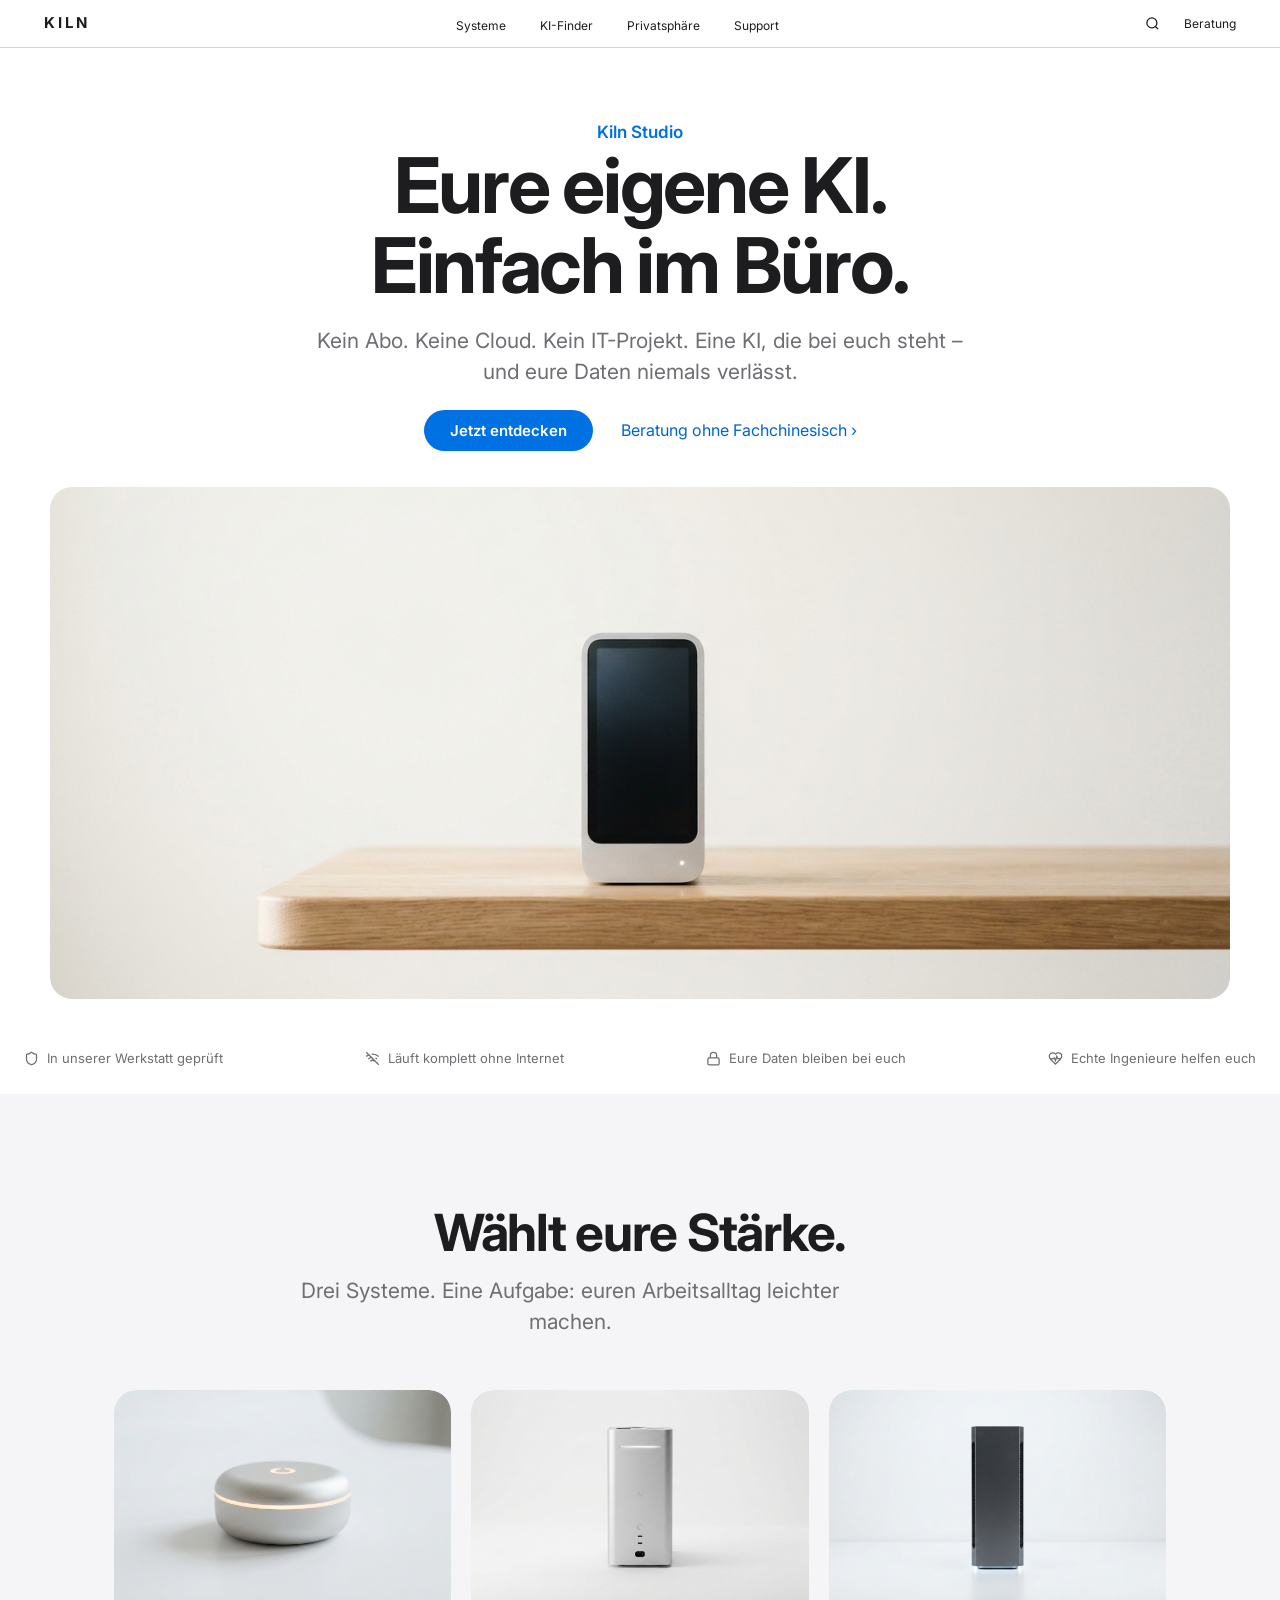
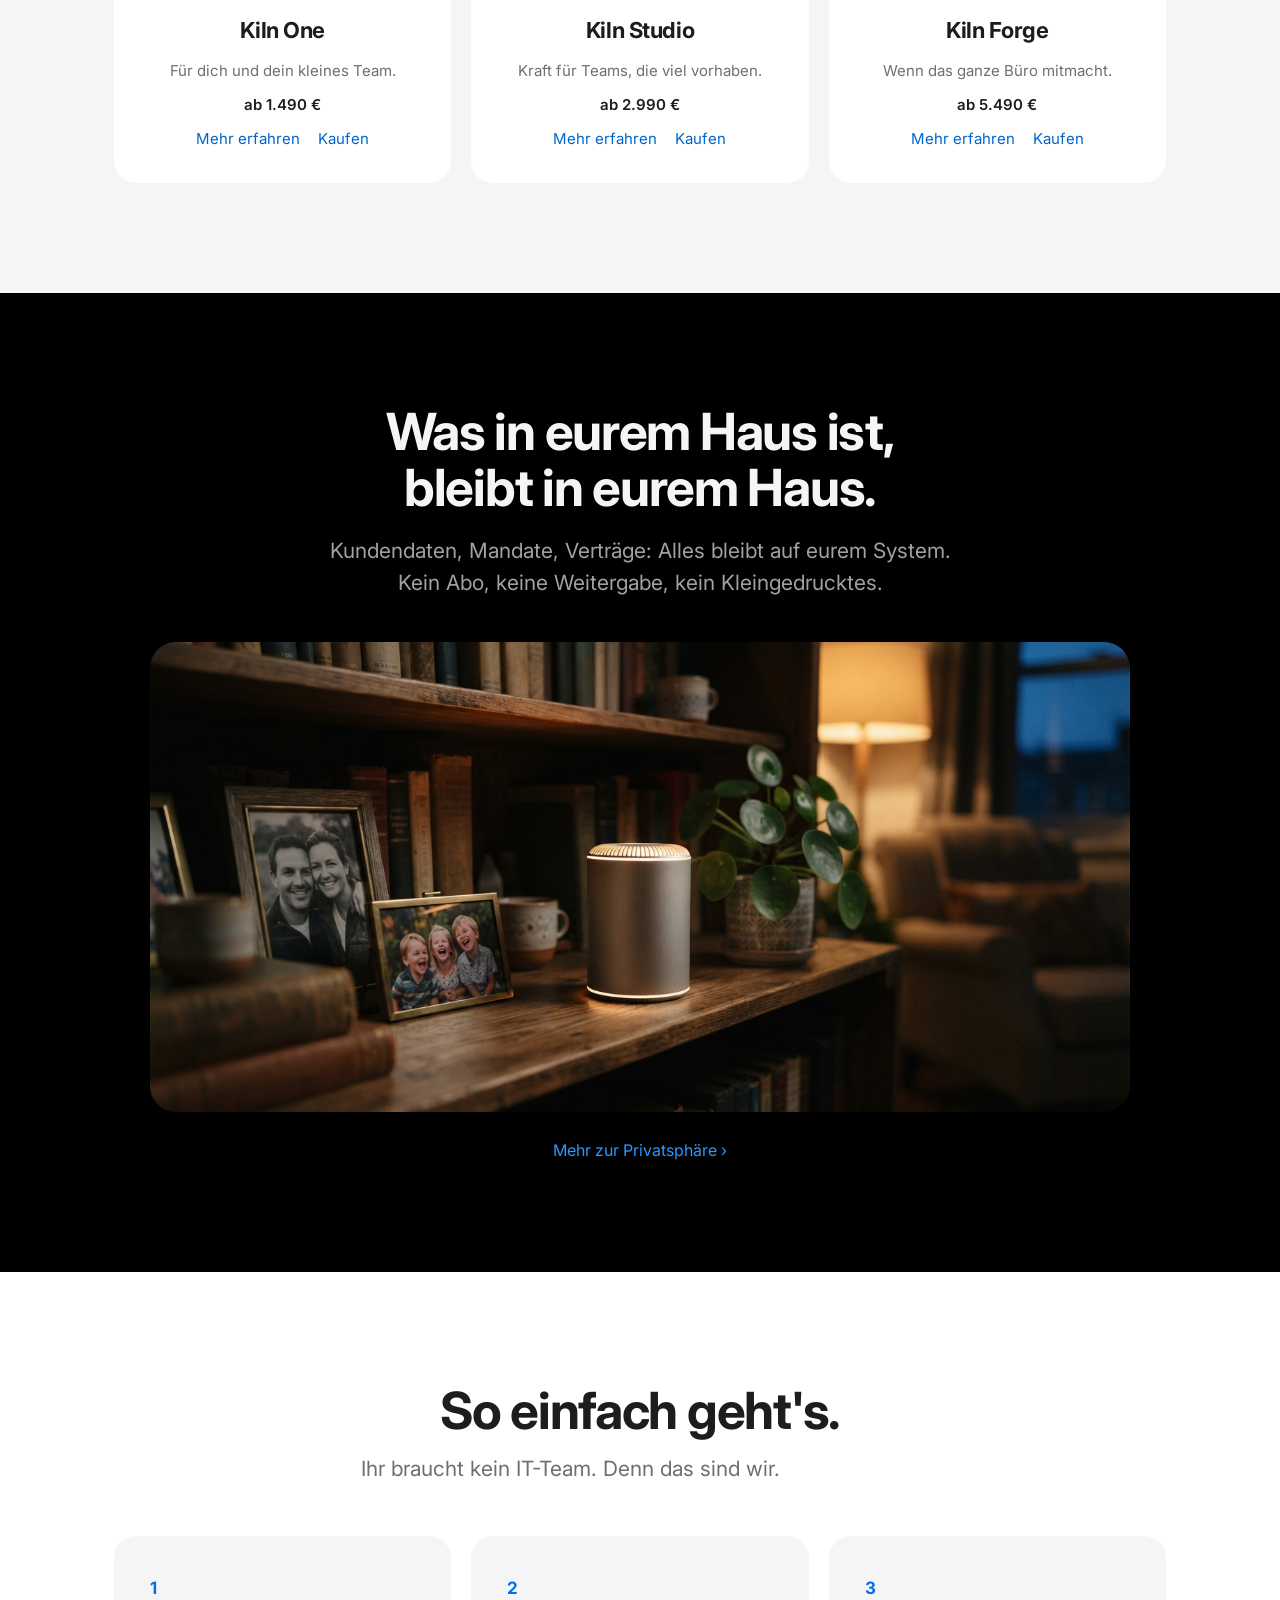
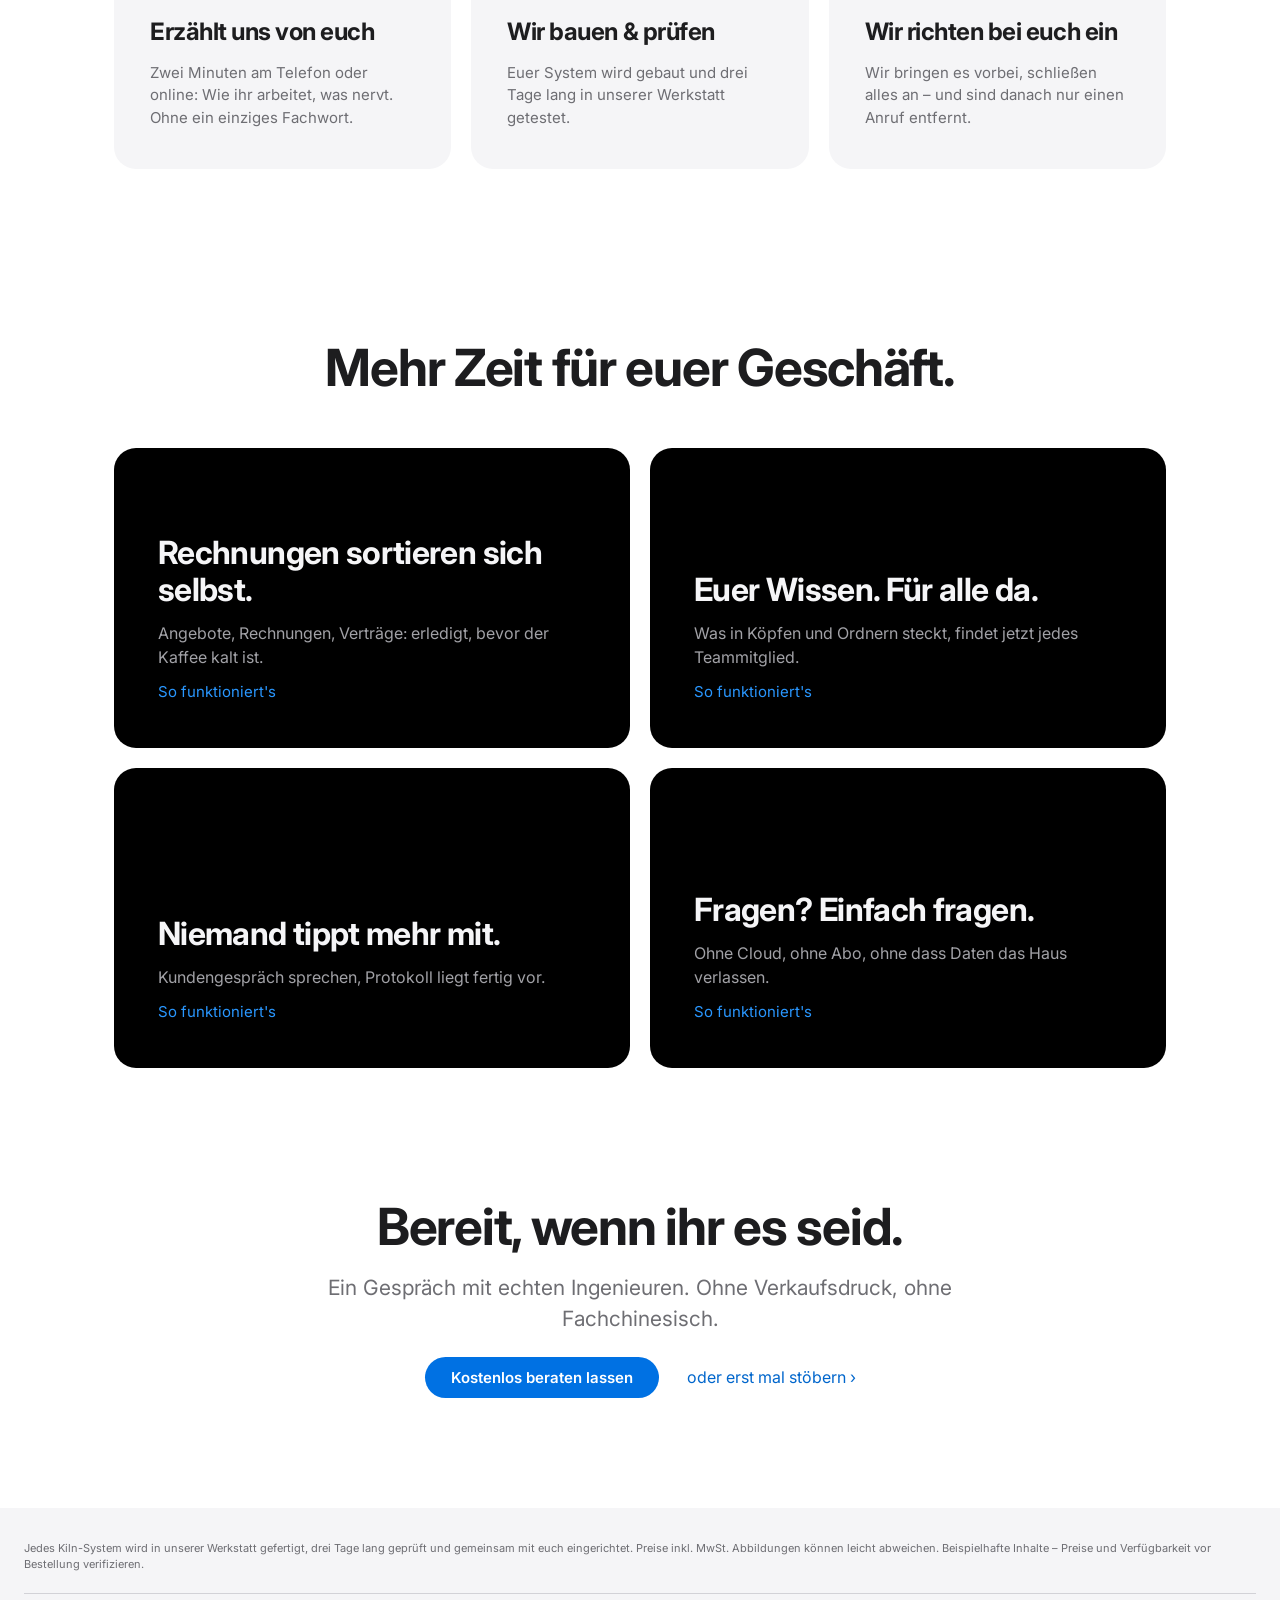
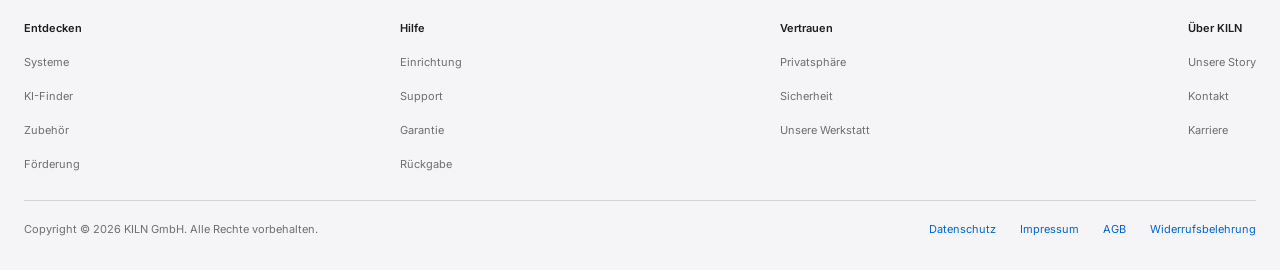
==== index.html @ 797bc758 "KILN V2 · lokale KI-Systeme im Apple-inspirierten Design (Statische Site mit ausgearbeitetem Konfigu" ====
<!DOCTYPE html>
<html lang="de">
<head>
<meta charset="UTF-8">
<meta name="viewport" content="width=device-width, initial-scale=1">
<title>KILN – Eure eigene KI. Einfach im Büro.</title>
<meta name="description" content="Konfigurierte lokale KI-Systeme für Unternehmen. Kein Abo, keine Cloud. Gebaut, geprüft und bei euch eingerichtet.">
<link rel="preconnect" href="https://fonts.googleapis.com">
<link href="https://fonts.googleapis.com/css2?family=Inter:wght@400;500;600;700&display=swap" rel="stylesheet">
<link rel="stylesheet" href="css/style.css">
</head>
<body>
<header class="nav">
  <div class="nav-in">
    <a class="logo" href="index.html">KILN</a>
    <nav aria-label="Hauptnavigation">
      <ul class="nav-links">
        <li><a href="katalog.html">Systeme</a></li>
        <li><a href="konfigurator.html">KI-Finder</a></li>
        <li><a href="privatsphaere.html">Privatsphäre</a></li>
        <li><a href="#">Support</a></li>
      </ul>
    </nav>
    <div class="nav-right">
      <a href="#" class="nav-icon" aria-label="Suche"><svg width="15" height="15" viewBox="0 0 24 24" fill="none" stroke="currentColor" stroke-width="2"><circle cx="11" cy="11" r="8"/><path d="m21 21-4.3-4.3"/></svg></a>
      <a href="beratung.html">Beratung</a>
    </div>
  </div>
</header>

<main>
  <section class="hero">
    <p class="eyebrow">Kiln Studio</p>
    <h1 class="display">Eure eigene KI.<br>Einfach im Büro.</h1>
    <p class="lead">Kein Abo. Keine Cloud. Kein IT-Projekt. Eine KI, die bei euch steht – und eure Daten niemals verlässt.</p>
    <div class="cta-row">
      <a class="btn" href="katalog.html">Jetzt entdecken</a>
      <a class="link chev" href="beratung.html">Beratung ohne Fachchinesisch</a>
    </div>
    <div class="hero-img" role="img" aria-label="Kiln Studio – schlankes Aluminium-Gehäuse auf einem hellen Schreibtisch"></div>
  </section>

  <div class="wrap-wide"><div class="trust" role="list">
    <span class="trust-item" role="listitem"><svg width="15" height="15" viewBox="0 0 24 24" fill="none" stroke="currentColor" stroke-width="2"><path d="M20 13c0 5-3.5 7.5-7.66 8.95a1 1 0 0 1-.67-.01C7.5 20.5 4 18 4 13V6a1 1 0 0 1 1-1c2 0 4.5-1.2 6.24-2.72a1.17 1.17 0 0 1 1.52 0C14.51 3.81 17 5 19 5a1 1 0 0 1 1 1z"/></svg>In unserer Werkstatt geprüft</span>
    <span class="trust-item" role="listitem"><svg width="15" height="15" viewBox="0 0 24 24" fill="none" stroke="currentColor" stroke-width="2"><line x1="2" y1="2" x2="22" y2="22"/><path d="M8.5 16.5a5 5 0 0 1 7 0"/><path d="M2 8.82a15 15 0 0 1 4.17-2.65"/><path d="M10.66 5c4.01-.36 8.14.9 11.34 3.76"/><path d="M16.85 11.25a10 10 0 0 1 2.22 1.68"/><path d="M5 13a10 10 0 0 1 5.24-2.76"/><line x1="12" y1="20" x2="12.01" y2="20"/></svg>Läuft komplett ohne Internet</span>
    <span class="trust-item" role="listitem"><svg width="15" height="15" viewBox="0 0 24 24" fill="none" stroke="currentColor" stroke-width="2"><rect width="18" height="11" x="3" y="11" rx="2"/><path d="M7 11V7a5 5 0 0 1 10 0v4"/></svg>Eure Daten bleiben bei euch</span>
    <span class="trust-item" role="listitem"><svg width="15" height="15" viewBox="0 0 24 24" fill="none" stroke="currentColor" stroke-width="2"><path d="M19 14c1.49-1.46 3-3.21 3-5.5A5.5 5.5 0 0 0 16.5 3c-1.76 0-3 .5-4.5 2-1.5-1.5-2.74-2-4.5-2A5.5 5.5 0 0 0 2 8.5c0 2.3 1.5 4.05 3 5.5l7 7Z"/><path d="M3.22 12H9.5l.5-1 2 4.5 2-7 1.5 3.5h5.27"/></svg>Echte Ingenieure helfen euch</span>
  </div></div>

  <section class="gray reveal">
    <div class="wrap">
      <div class="sec-head"><h2 class="sec">Wählt eure Stärke.</h2><p class="lead">Drei Systeme. Eine Aufgabe: euren Arbeitsalltag leichter machen.</p></div>
      <div class="grid-3">
        <div class="card img-card">
          <div class="photo" style="background-image:url(img/generated-2.png)" role="img" aria-label="Kiln One"></div>
          <div class="body">
            <h3 class="card-t">Kiln One</h3><p>Für dich und dein kleines Team.</p>
            <span class="price">ab 1.490 €</span>
            <div class="card-links"><a href="produkt.html" class="chev">Mehr erfahren</a><a href="katalog.html">Kaufen</a></div>
          </div>
        </div>
        <div class="card img-card">
          <div class="photo" style="background-image:url(img/generated-1.png)" role="img" aria-label="Kiln Studio"></div>
          <div class="body">
            <h3 class="card-t">Kiln Studio</h3><p>Kraft für Teams, die viel vorhaben.</p>
            <span class="price">ab 2.990 €</span>
            <div class="card-links"><a href="produkt.html" class="chev">Mehr erfahren</a><a href="katalog.html">Kaufen</a></div>
          </div>
        </div>
        <div class="card img-card">
          <div class="photo" style="background-image:url(img/generated-3.png)" role="img" aria-label="Kiln Forge"></div>
          <div class="body">
            <h3 class="card-t">Kiln Forge</h3><p>Wenn das ganze Büro mitmacht.</p>
            <span class="price">ab 5.490 €</span>
            <div class="card-links"><a href="katalog.html" class="chev">Mehr erfahren</a><a href="katalog.html">Kaufen</a></div>
          </div>
        </div>
      </div>
    </div>
  </section>

  <section class="dark center reveal">
    <div class="wrap">
      <h2 class="sec">Was in eurem Haus ist,<br>bleibt in eurem Haus.</h2>
      <p class="lead" style="max-width:640px;margin:20px auto 0">Kundendaten, Mandate, Verträge: Alles bleibt auf eurem System. Kein Abo, keine Weitergabe, kein Kleingedrucktes.</p>
      <div style="max-width:980px;height:470px;margin:44px auto 0;border-radius:26px;background:url(img/generated-4.png) center/cover" role="img" aria-label="Kiln-Gerät mit warmem Licht im Wohnregal"></div>
      <p style="margin-top:26px"><a class="link chev" href="privatsphaere.html" style="color:#2997ff">Mehr zur Privatsphäre</a></p>
    </div>
  </section>

  <section class="reveal">
    <div class="wrap">
      <div class="sec-head"><h2 class="sec">So einfach geht's.</h2><p class="lead">Ihr braucht kein IT-Team. Denn das sind wir.</p></div>
      <div class="step-grid">
        <div class="step-card"><span class="num">1</span><h3 class="card-t">Erzählt uns von euch</h3><p>Zwei Minuten am Telefon oder online: Wie ihr arbeitet, was nervt. Ohne ein einziges Fachwort.</p></div>
        <div class="step-card"><span class="num">2</span><h3 class="card-t">Wir bauen &amp; prüfen</h3><p>Euer System wird gebaut und drei Tage lang in unserer Werkstatt getestet.</p></div>
        <div class="step-card"><span class="num">3</span><h3 class="card-t">Wir richten bei euch ein</h3><p>Wir bringen es vorbei, schließen alles an – und sind danach nur einen Anruf entfernt.</p></div>
      </div>
    </div>
  </section>

  <section class="tight reveal" style="padding-bottom:20px">
    <div class="wrap">
      <div class="sec-head"><h2 class="sec">Mehr Zeit für euer Geschäft.</h2></div>
      <div class="grid-2">
        <div class="tile"><h3>Rechnungen sortieren sich selbst.</h3><p>Angebote, Rechnungen, Verträge: erledigt, bevor der Kaffee kalt ist.</p><a class="chev" href="produkt.html">So funktioniert's</a></div>
        <div class="tile"><h3>Euer Wissen. Für alle da.</h3><p>Was in Köpfen und Ordnern steckt, findet jetzt jedes Teammitglied.</p><a class="chev" href="produkt.html">So funktioniert's</a></div>
        <div class="tile"><h3>Niemand tippt mehr mit.</h3><p>Kundengespräch sprechen, Protokoll liegt fertig vor.</p><a class="chev" href="produkt.html">So funktioniert's</a></div>
        <div class="tile"><h3>Fragen? Einfach fragen.</h3><p>Ohne Cloud, ohne Abo, ohne dass Daten das Haus verlassen.</p><a class="chev" href="produkt.html">So funktioniert's</a></div>
      </div>
    </div>
  </section>

  <section class="center reveal">
    <div class="wrap">
      <h2 class="sec">Bereit, wenn ihr es seid.</h2>
      <p class="lead" style="max-width:640px;margin:18px auto 0">Ein Gespräch mit echten Ingenieuren. Ohne Verkaufsdruck, ohne Fachchinesisch.</p>
      <div class="cta-row">
        <a class="btn" href="beratung.html">Kostenlos beraten lassen</a>
        <a class="link chev" href="katalog.html">oder erst mal stöbern</a>
      </div>
    </div>
  </section>
</main>

<footer>
  <div class="wrap-wide">
    <p class="legal">Jedes Kiln-System wird in unserer Werkstatt gefertigt, drei Tage lang geprüft und gemeinsam mit euch eingerichtet. Preise inkl. MwSt. Abbildungen können leicht abweichen. Beispielhafte Inhalte – Preise und Verfügbarkeit vor Bestellung verifizieren.</p>
    <div class="foot-cols">
      <div><h4>Entdecken</h4><ul><li><a href="katalog.html">Systeme</a></li><li><a href="konfigurator.html">KI-Finder</a></li><li><a href="#">Zubehör</a></li><li><a href="#">Förderung</a></li></ul></div>
      <div><h4>Hilfe</h4><ul><li><a href="#">Einrichtung</a></li><li><a href="#">Support</a></li><li><a href="#">Garantie</a></li><li><a href="#">Rückgabe</a></li></ul></div>
      <div><h4>Vertrauen</h4><ul><li><a href="privatsphaere.html">Privatsphäre</a></li><li><a href="#">Sicherheit</a></li><li><a href="#">Unsere Werkstatt</a></li></ul></div>
      <div><h4>Über KILN</h4><ul><li><a href="#">Unsere Story</a></li><li><a href="beratung.html">Kontakt</a></li><li><a href="#">Karriere</a></li></ul></div>
    </div>
    <div class="foot-bottom">
      <span>Copyright © 2025 KILN GmbH. Alle Rechte vorbehalten.</span>
      <nav aria-label="Rechtliches"><a href="#">Datenschutz</a><a href="#">Impressum</a><a href="#">AGB</a><a href="#">Widerrufsbelehrung</a></nav>
    </div>
  </div>
</footer>
<script src="js/main.js"></script>
</body>
</html>
---- css/style.css ----
/* KILN V2 · Apple-inspired design system */
:root{
  --bg:#fff;--gray:#f5f5f7;--ink:#1d1d1f;--sub:#6e6e73;--faint:#86868b;
  --blue:#0071e3;--blue-h:#0077ed;--link:#06c;--line:#d2d2d7;--dark:#000;
  --r-lg:22px;--r-md:16px;--r-pill:980px;
  --font:'Inter',-apple-system,BlinkMacSystemFont,'SF Pro Display','Segoe UI',sans-serif;
  --shadow:0 12px 40px rgba(0,0,0,.08);
}
*{margin:0;padding:0;box-sizing:border-box}
html{scroll-behavior:smooth}
body{font-family:var(--font);color:var(--ink);background:var(--bg);line-height:1.5;-webkit-font-smoothing:antialiased}
img{display:block;max-width:100%}
a{color:var(--link);text-decoration:none}
a:hover{text-decoration:underline}
:focus-visible{outline:3px solid var(--blue);outline-offset:2px;border-radius:6px}
.wrap{max-width:1100px;margin:0 auto;padding:0 24px}
.wrap-wide{max-width:1280px;margin:0 auto;padding:0 24px}

/* ---------- Nav ---------- */
.nav{position:sticky;top:0;z-index:50;height:48px;backdrop-filter:saturate(180%) blur(20px);
  background:rgba(255,255,255,.8);border-bottom:1px solid var(--line)}
.nav-in{max-width:1280px;margin:0 auto;padding:0 44px;height:100%;display:flex;align-items:center;justify-content:space-between}
.nav .logo{font-weight:700;letter-spacing:3px;font-size:15px;color:var(--ink)}
.nav .logo:hover{text-decoration:none}
.nav-links{display:flex;gap:34px;list-style:none}
.nav-links a{font-size:12px;color:var(--ink)}
.nav-right{display:flex;gap:24px;align-items:center}
.nav-right a{font-size:12px;color:var(--ink)}
.nav-icon{display:flex;align-items:center}

/* ---------- Buttons ---------- */
.btn{display:inline-flex;align-items:center;justify-content:center;gap:8px;border:0;cursor:pointer;
  font:600 15px/1 var(--font);color:#fff;background:var(--blue);border-radius:var(--r-pill);
  padding:13px 26px;text-decoration:none;transition:background .18s ease,transform .18s ease}
.btn:hover{background:var(--blue-h);text-decoration:none}
.btn:active{transform:scale(.98)}
.btn:disabled{background:#d2d2d7;color:#fff;cursor:not-allowed;transform:none}
.btn-ghost{background:transparent;color:var(--ink);border:1px solid var(--line)}
.btn-ghost:hover{background:var(--gray)}
.btn-sm{padding:8px 16px;font-size:13px}
.link{font:400 16px var(--font);color:var(--link)}
.link:hover{text-decoration:underline}
.link.chev::after{content:" ›"}

/* ---------- Type ---------- */
.eyebrow{font-size:17px;font-weight:600;color:var(--blue)}
.eyebrow.gray{color:var(--ink)}
h1.display{font-size:clamp(40px,6vw,78px);font-weight:700;letter-spacing:-.03em;line-height:1.05}
h1.page,.h-page{font-size:clamp(36px,5vw,56px);font-weight:700;letter-spacing:-.025em;line-height:1.08}
h2.sec{font-size:clamp(30px,4vw,52px);font-weight:700;letter-spacing:-.025em;line-height:1.1}
h3.card-t{font-size:22px;font-weight:700;letter-spacing:-.02em}
.lead{font-size:clamp(17px,2vw,21px);line-height:1.5;color:var(--sub)}
.center{text-align:center}
.center .lead{margin-left:auto;margin-right:auto}

/* ---------- Sections ---------- */
section{padding:110px 0}
section.tight{padding:60px 0}
.sec-head{max-width:760px;margin:0 auto 52px;text-align:center}
.sec-head .lead{max-width:620px;margin-top:14px}
.gray{background:var(--gray)}
.dark{background:var(--dark);color:#f5f5f7}
.dark .lead{color:#a1a1a6}

/* ---------- Hero ---------- */
.hero{padding:72px 0 24px;text-align:center}
.hero .lead{max-width:660px;margin:18px auto 0}
.cta-row{display:flex;gap:28px;align-items:center;justify-content:center;margin-top:22px;flex-wrap:wrap}
.hero-img{margin:36px auto 0;max-width:1180px;height:clamp(280px,40vw,600px);border-radius:var(--r-lg);background:#fbfbfd url(../img/generated.png) center/cover no-repeat}
.trust{display:flex;justify-content:space-between;gap:16px;padding:26px 0;flex-wrap:wrap}
.trust-item{display:flex;gap:8px;align-items:center;color:var(--sub);font-size:13px}
.trust-item svg{flex:none}

/* ---------- Cards ---------- */
.grid-3{display:grid;grid-template-columns:repeat(3,1fr);gap:20px}
.grid-2{display:grid;grid-template-columns:repeat(2,1fr);gap:20px}
.card{background:#fff;border-radius:var(--r-lg);padding:40px 36px;display:flex;flex-direction:column;gap:14px}
.card .ic{width:28px;height:28px;color:var(--blue)}
.card p{font-size:15px;line-height:1.55;color:var(--sub)}
.card.center-card{align-items:center;text-align:center}
.card .price{font-weight:600;font-size:15px}
.card-links{display:flex;gap:18px}
.card-links a{font-size:15px}
.img-card{padding:0;overflow:hidden}
.img-card .photo{height:210px;background:#fff center/cover no-repeat;border-radius:var(--r-lg) var(--r-lg) 0 0}
.img-card .body{padding:0 28px 32px;display:flex;flex-direction:column;align-items:center;gap:12px;text-align:center}
.img-card .body p{max-width:280px}
.tile{background:var(--dark);color:#f5f5f7;border-radius:var(--r-lg);padding:44px;min-height:300px;
  display:flex;flex-direction:column;justify-content:flex-end;gap:12px}
.tile h3{font-size:clamp(22px,2.5vw,32px);font-weight:700;letter-spacing:-.02em;line-height:1.15}
.tile p{color:#a1a1a6;font-size:16px}
.tile a{color:#2997ff;font-size:15px}
.badge{display:inline-flex;align-items:center;gap:5px;background:var(--gray);border-radius:var(--r-pill);
  padding:4px 10px;font-size:11px;color:var(--ink)}
.badge svg{width:12px;height:12px}
.badge.blue{background:var(--blue);color:#fff;font-weight:600}

/* ---------- Steps ---------- */
.step-grid{display:grid;grid-template-columns:repeat(3,1fr);gap:20px}
.step-card{background:var(--gray);border-radius:var(--r-lg);padding:40px 36px;display:flex;flex-direction:column;gap:12px}
.step-card .num{color:var(--blue);font-weight:700;font-size:17px}
.step-card h3{font-size:24px;letter-spacing:-.02em}
.step-card p{color:var(--sub);font-size:15px}

/* ---------- Catalog ---------- */
.filter-bar{display:flex;gap:10px;align-items:center;padding:0 0 28px;flex-wrap:wrap}
.chip{display:inline-flex;align-items:center;gap:6px;padding:8px 16px;border-radius:var(--r-pill);
  background:var(--gray);font-size:13px;color:var(--ink);border:1px solid transparent;cursor:pointer;
  font-family:var(--font);transition:background .15s}
.chip:hover{background:#e8e8ed}
.chip .x{color:var(--link);font-weight:600}
.chip.selected{background:var(--blue);color:#fff;font-weight:600}
.count{margin-left:auto;font-size:13px;color:var(--sub)}
.compare-bar{background:#1d1d1f;color:#f5f5f7;padding:16px 0}
.compare-bar .wrap-wide{display:flex;justify-content:space-between;align-items:center;gap:16px;flex-wrap:wrap}
.compare-bar .btn{background:#fff;color:#1d1d1f}
.compare-bar .btn:hover{background:#e8e8ed}

/* ---------- Product page ---------- */
.localnav{border-bottom:1px solid var(--line);background:rgba(255,255,255,.85);position:sticky;top:48px;z-index:40;backdrop-filter:blur(20px)}
.localnav .wrap-wide{display:flex;align-items:center;justify-content:space-between;height:52px}
.localnav .p-name{font-size:19px;font-weight:600}
.localnav nav{display:flex;gap:24px;align-items:center}
.localnav nav a{font-size:12px;color:var(--sub)}
.localnav nav a[aria-current]{color:var(--ink);font-weight:600}
.stat-band{display:grid;grid-template-columns:repeat(4,1fr);gap:24px;padding:90px 0}
.stat{text-align:center}
.stat .n{font-size:clamp(36px,4vw,56px);font-weight:700;letter-spacing:-.03em}
.stat .l{color:#a1a1a6;font-size:15px;margin-top:8px}
.fit-list{display:flex;flex-direction:column;gap:16px}
.fit-list li{display:flex;gap:10px;align-items:flex-start;list-style:none;font-size:16px}
.fit-list li::before{content:"";flex:none;width:5px;height:5px;border-radius:50%;background:var(--sub);margin-top:9px}

/* ---------- Forms ---------- */
.field{display:flex;flex-direction:column;gap:6px}
.field label{font-size:13px;font-weight:600}
.input,select.input,textarea.input{width:100%;padding:12px 14px;border:1px solid var(--line);border-radius:12px;
  font:400 15px var(--font);color:var(--ink);background:#fff;transition:border-color .15s,box-shadow .15s;appearance:none}
.input:hover{border-color:#b8b8bd}
.input:focus{outline:none;border-color:var(--blue);box-shadow:0 0 0 4px rgba(0,113,227,.15)}
.input:focus:not(:focus-visible){box-shadow:0 0 0 4px rgba(0,113,227,.15)}
.input:disabled{background:var(--gray);color:var(--faint)}
.input.invalid{border-color:#e30000;box-shadow:0 0 0 4px rgba(227,0,0,.1)}
.err-msg{font-size:12px;color:#e30000;display:none}
.input.invalid~.err-msg{display:block}
.select-wrap{position:relative}
.select-wrap::after{content:"";position:absolute;right:16px;top:50%;width:8px;height:8px;border-right:2px solid var(--sub);border-bottom:2px solid var(--sub);transform:translateY(-70%) rotate(45deg);pointer-events:none}
.check{display:flex;gap:10px;align-items:flex-start;font-size:12px;color:var(--sub)}
.check input{width:18px;height:18px;accent-color:var(--blue);margin-top:2px}
.radio-pill{display:inline-flex;padding:9px 16px;border-radius:var(--r-pill);border:1px solid var(--line);
  background:#fff;font-size:13px;cursor:pointer;transition:all .15s}
.radio-pill:hover{background:var(--gray)}
.radio-pill input{position:absolute;opacity:0}
.radio-pill:has(input:checked){background:var(--blue);border-color:var(--blue);color:#fff;font-weight:600}
.radio-pill:has(input:focus-visible){outline:3px solid var(--blue);outline-offset:2px}

/* ---------- Configurator ---------- */
.cfg-top{border-bottom:1px solid var(--line);background:#fff}
.cfg-top .wrap-wide{display:flex;justify-content:space-between;align-items:center;height:56px}
.cfg-title{font-weight:600;font-size:15px}
.cfg-meta{display:flex;gap:16px;align-items:center}
.cfg-meta .step-count{font-size:12px;color:var(--sub)}
.progress{height:2px;background:var(--line);position:relative}
.progress .bar{position:absolute;left:0;top:0;bottom:0;background:var(--blue);transition:width .35s ease}
.cfg-body{display:grid;grid-template-columns:280px 1fr;align-items:start}
.rail{border-right:1px solid var(--line);padding:36px 28px;display:flex;flex-direction:column;gap:4px;position:sticky;top:106px}
.rail-item{display:flex;gap:10px;align-items:center;padding:10px 12px;border-radius:10px;font-size:13px;color:var(--sub)}
.rail-item .ri-ic{width:20px;height:20px;border-radius:50%;border:1.5px solid var(--line);display:flex;align-items:center;justify-content:center;flex:none;font-size:11px;color:var(--sub)}
.rail-item.done .ri-ic{border:0;background:var(--gray);color:var(--sub)}
.rail-item.done .ri-ic::after{content:"✓";font-size:11px}
.rail-item.current{background:var(--gray);color:var(--ink);font-weight:600}
.rail-item.current .ri-ic{border-color:var(--blue);color:var(--blue)}
.rail-item.current .ri-ic::after{content:"";width:8px;height:8px;border-radius:50%;background:var(--blue)}
.cfg-main{padding:40px 56px 72px;max-width:860px}
.cfg-q{font-size:clamp(24px,3vw,34px);font-weight:700;letter-spacing:-.02em;margin-bottom:8px}
.cfg-sub{color:var(--sub);font-size:16px;margin-bottom:28px}
.opt-card{border:1px solid var(--line);border-radius:20px;padding:28px;background:#fff;text-align:left;
  display:flex;flex-direction:column;gap:8px;cursor:pointer;font-family:var(--font);transition:all .15s;position:relative}
.opt-card:hover{border-color:#b8b8bd;box-shadow:var(--shadow)}
.opt-card .oc-ic{width:24px;height:24px;color:var(--ink)}
.opt-card h4{font-size:19px;letter-spacing:-.01em}
.opt-card p{font-size:14px;color:var(--sub)}
.opt-card .oc-check{position:absolute;top:24px;right:24px;width:22px;height:22px;border-radius:50%;border:1.5px solid var(--line)}
.opt-card[aria-pressed="true"]{border-color:var(--blue);border-width:2px;background:#f5f9ff}
.opt-card[aria-pressed="true"] .oc-ic{color:var(--blue)}
.opt-card[aria-pressed="true"] .oc-check{border:0;background:var(--blue) url('data:image/svg+xml;utf8,<svg xmlns="http://www.w3.org/2000/svg" viewBox="0 0 24 24" fill="none" stroke="white" stroke-width="3"><path d="M20 6 9 17l-5-5"/></svg>') center/60% no-repeat}
.opt-card.locked{opacity:.45;cursor:not-allowed}
.opt-grid{display:grid;grid-template-columns:repeat(2,1fr);gap:14px}
.stepper{display:inline-flex;align-items:center;border:1px solid var(--line);border-radius:12px;overflow:hidden}
.stepper button{width:40px;height:42px;border:0;background:#fff;font-size:18px;cursor:pointer;color:var(--ink)}
.stepper button:hover{background:var(--gray)}
.stepper button:disabled{color:var(--line);cursor:not-allowed}
.stepper .val{width:64px;text-align:center;font-weight:600;font-size:15px}
.seg{display:inline-flex;background:var(--gray);border-radius:12px;padding:3px}
.seg button{border:0;background:transparent;padding:9px 18px;border-radius:10px;font:400 14px var(--font);color:var(--ink);cursor:pointer;transition:all .15s}
.seg button[aria-pressed="true"]{background:#fff;font-weight:600;box-shadow:0 1px 4px rgba(0,0,0,.08)}
.escape{margin-top:18px;display:flex;align-items:center;gap:10px;background:var(--gray);border-radius:14px;padding:16px 18px;font-size:14px;color:var(--sub)}
.cfg-footer{display:flex;justify-content:space-between;align-items:center;margin-top:40px;padding-top:24px;border-top:1px solid var(--line)}
.summary{background:var(--gray);border-radius:var(--r-lg);padding:28px;position:sticky;top:106px}
.summary h3{font-size:16px;margin-bottom:14px}
.sum-row{display:flex;justify-content:space-between;gap:12px;padding:7px 0;border-bottom:1px solid #e5e5ea;font-size:13px}
.sum-row .k{color:var(--sub)}
.sum-row .v{text-align:right;font-weight:500;max-width:60%}
.sum-empty{font-size:13px;color:var(--faint)}
.verdict{border:1px solid var(--line);border-radius:24px;padding:34px;display:flex;flex-direction:column;gap:16px;background:#fff}
.verdict.best{border:2px solid var(--blue);background:var(--gray)}
.verdict .v-head{display:flex;gap:8px;align-items:center;flex-wrap:wrap}
.verdict h3{font-size:28px;letter-spacing:-.02em}
.verdict ul{list-style:none;display:flex;flex-direction:column;gap:10px}
.verdict li{display:flex;gap:10px;font-size:15px;line-height:1.5}
.verdict li svg{flex:none;margin-top:3px;color:var(--blue)}
.verdict li.soft svg{color:var(--sub)}
.verdict li.soft{color:var(--sub)}
.cost{border-top:1px solid var(--line);padding-top:14px;display:flex;flex-direction:column;gap:8px}
.cost .crow{display:flex;justify-content:space-between;font-size:14px}
.cost .crow .k{color:var(--sub)}
.cost .total{display:flex;justify-content:space-between;font-size:17px;font-weight:700;padding-top:10px;margin-top:4px;border-top:1px solid var(--line)}
.legend{display:flex;gap:26px;align-items:center;font-size:13px;color:var(--sub);margin-bottom:20px;flex-wrap:wrap}
.legend .dot{display:inline-block;width:9px;height:9px;border-radius:50%;margin-right:7px}
.dot-ok{background:#34c759}.dot-mid{background:#ff9f0a}.dot-no{background:#ff3b30}
.plat-card{border:1px solid var(--line);border-radius:20px;padding:24px;display:flex;flex-direction:column;gap:10px}
.plat-card .v{display:inline-flex;align-items:center;font-size:12px;font-weight:600}
.plat-card .v.ok{color:#248a3d}.plat-card .v.mid{color:#b25000}.plat-card .v.no{color:#d70015}
.plat-card h4{font-size:17px}
.plat-card p{font-size:13px;color:var(--sub)}
.plat-card.disabled{opacity:.55}
.toast{position:fixed;bottom:24px;left:50%;transform:translate(-50%,80px);background:#1d1d1f;color:#fff;
  padding:12px 22px;border-radius:var(--r-pill);font-size:14px;opacity:0;transition:all .3s ease;z-index:100;pointer-events:none}
.toast.show{opacity:1;transform:translate(-50%,0)}

/* ---------- Reveal ---------- */
@media (prefers-reduced-motion:no-preference){
  .reveal{opacity:0;transform:translateY(24px);transition:opacity .7s ease,transform .7s ease}
  .reveal.in{opacity:1;transform:none}
}

/* ---------- Footer ---------- */
footer{background:var(--gray);padding:32px 0;margin-top:0}
footer .legal{font-size:11px;color:var(--sub);line-height:1.5;padding-bottom:20px;border-bottom:1px solid var(--line)}
.foot-cols{display:flex;justify-content:space-between;gap:40px;padding:26px 0;flex-wrap:wrap}
.foot-cols h4{font-size:11px;font-weight:600;margin-bottom:12px}
.foot-cols ul{list-style:none;display:flex;flex-direction:column;gap:10px}
.foot-cols a{font-size:11px;color:var(--sub)}
.foot-bottom{display:flex;justify-content:space-between;gap:16px;padding-top:20px;border-top:1px solid var(--line);font-size:11px;color:var(--sub);flex-wrap:wrap}
.foot-bottom nav{display:flex;gap:24px}

/* ---------- Responsive ---------- */
@media(max-width:1024px){
  .grid-3,.step-grid{grid-template-columns:repeat(2,1fr)}
  .cfg-body{grid-template-columns:1fr}
  .rail{position:static;flex-direction:row;overflow-x:auto;border-right:0;border-bottom:1px solid var(--line);padding:14px 24px}
  .rail-item{white-space:nowrap}
  .cfg-main{padding:32px 24px 56px}
  .opt-grid{grid-template-columns:1fr}
}
@media(max-width:1024px){
  .consult{grid-template-columns:1fr!important;gap:48px!important}
  .opt-grid{grid-template-columns:1fr}
}
@media(max-width:768px){
  .nav-links{display:none}
  section{padding:72px 0}
  .grid-3,.grid-2,.step-grid,.stat-band{grid-template-columns:1fr}
  .cta-row{flex-direction:column;gap:16px}
  .trust{flex-direction:column;gap:12px;align-items:flex-start}
  .wrap-wide,.nav-in{padding:0 20px}
}
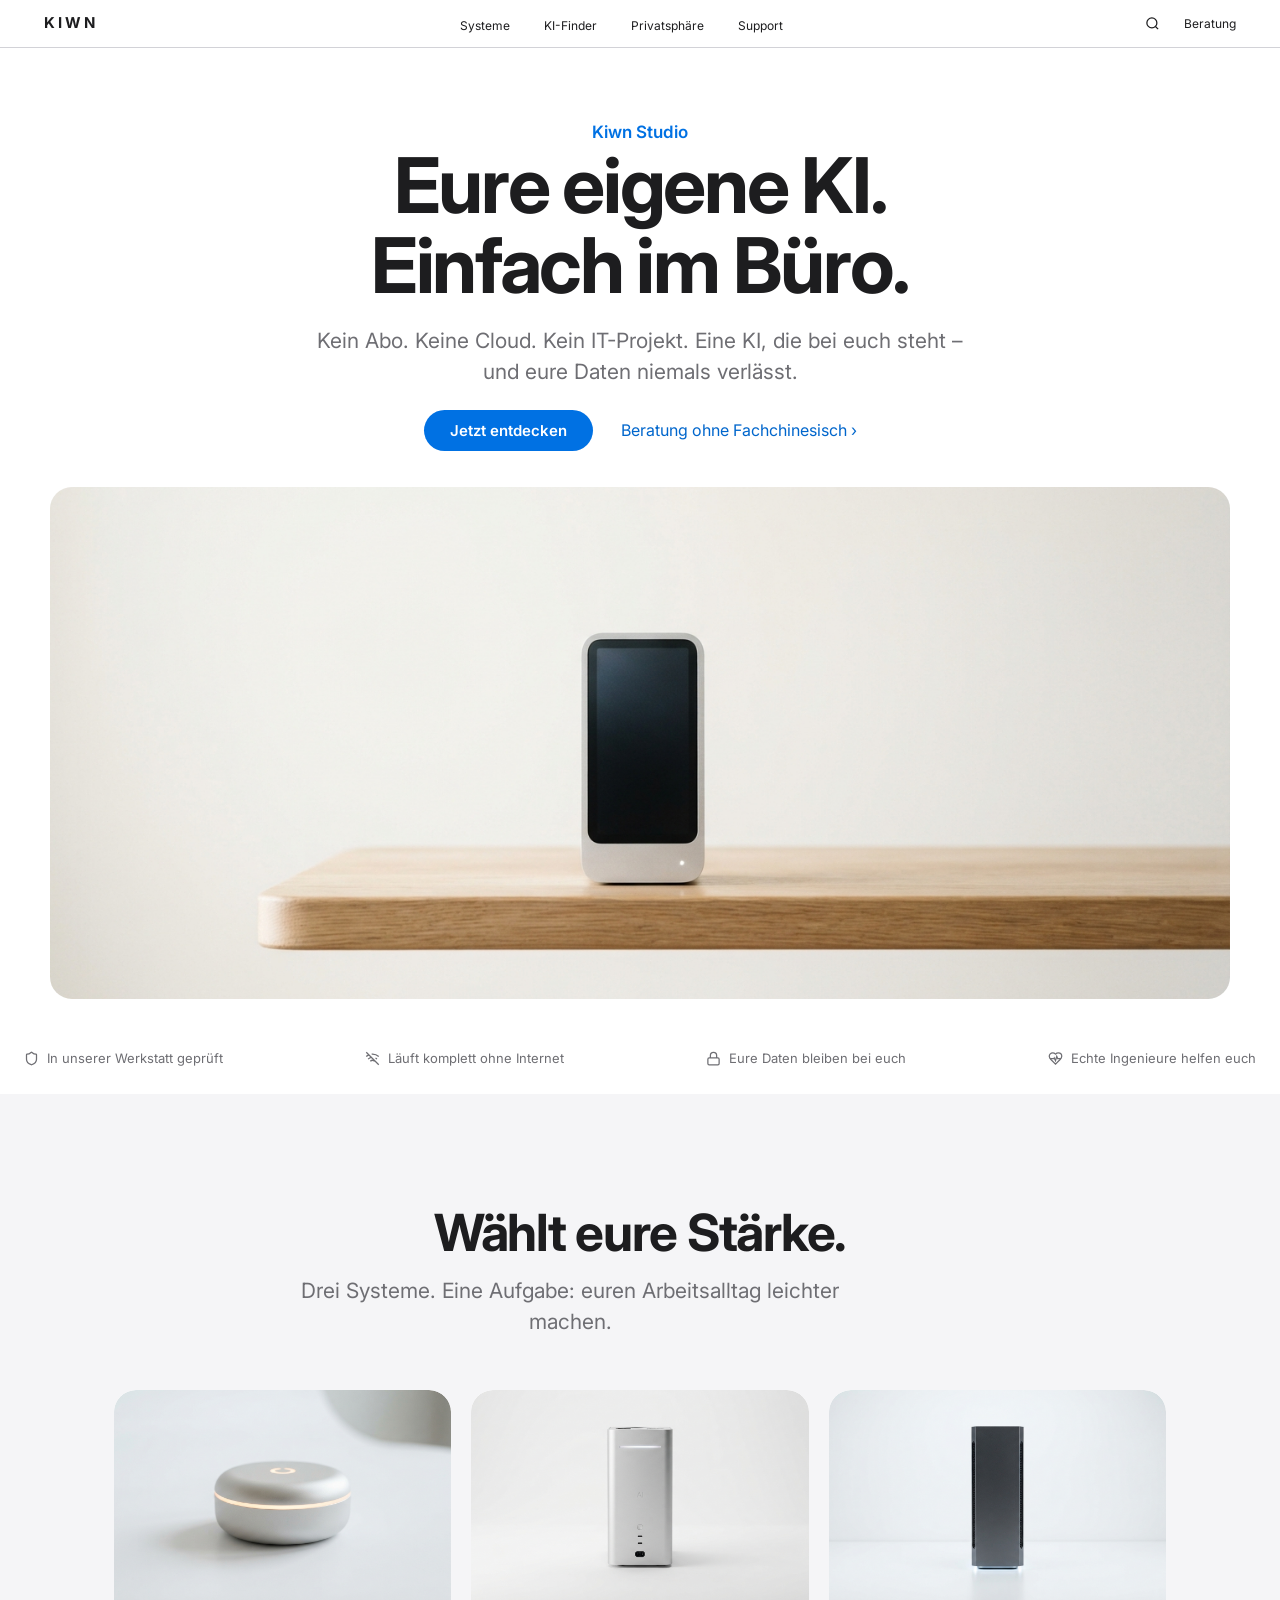
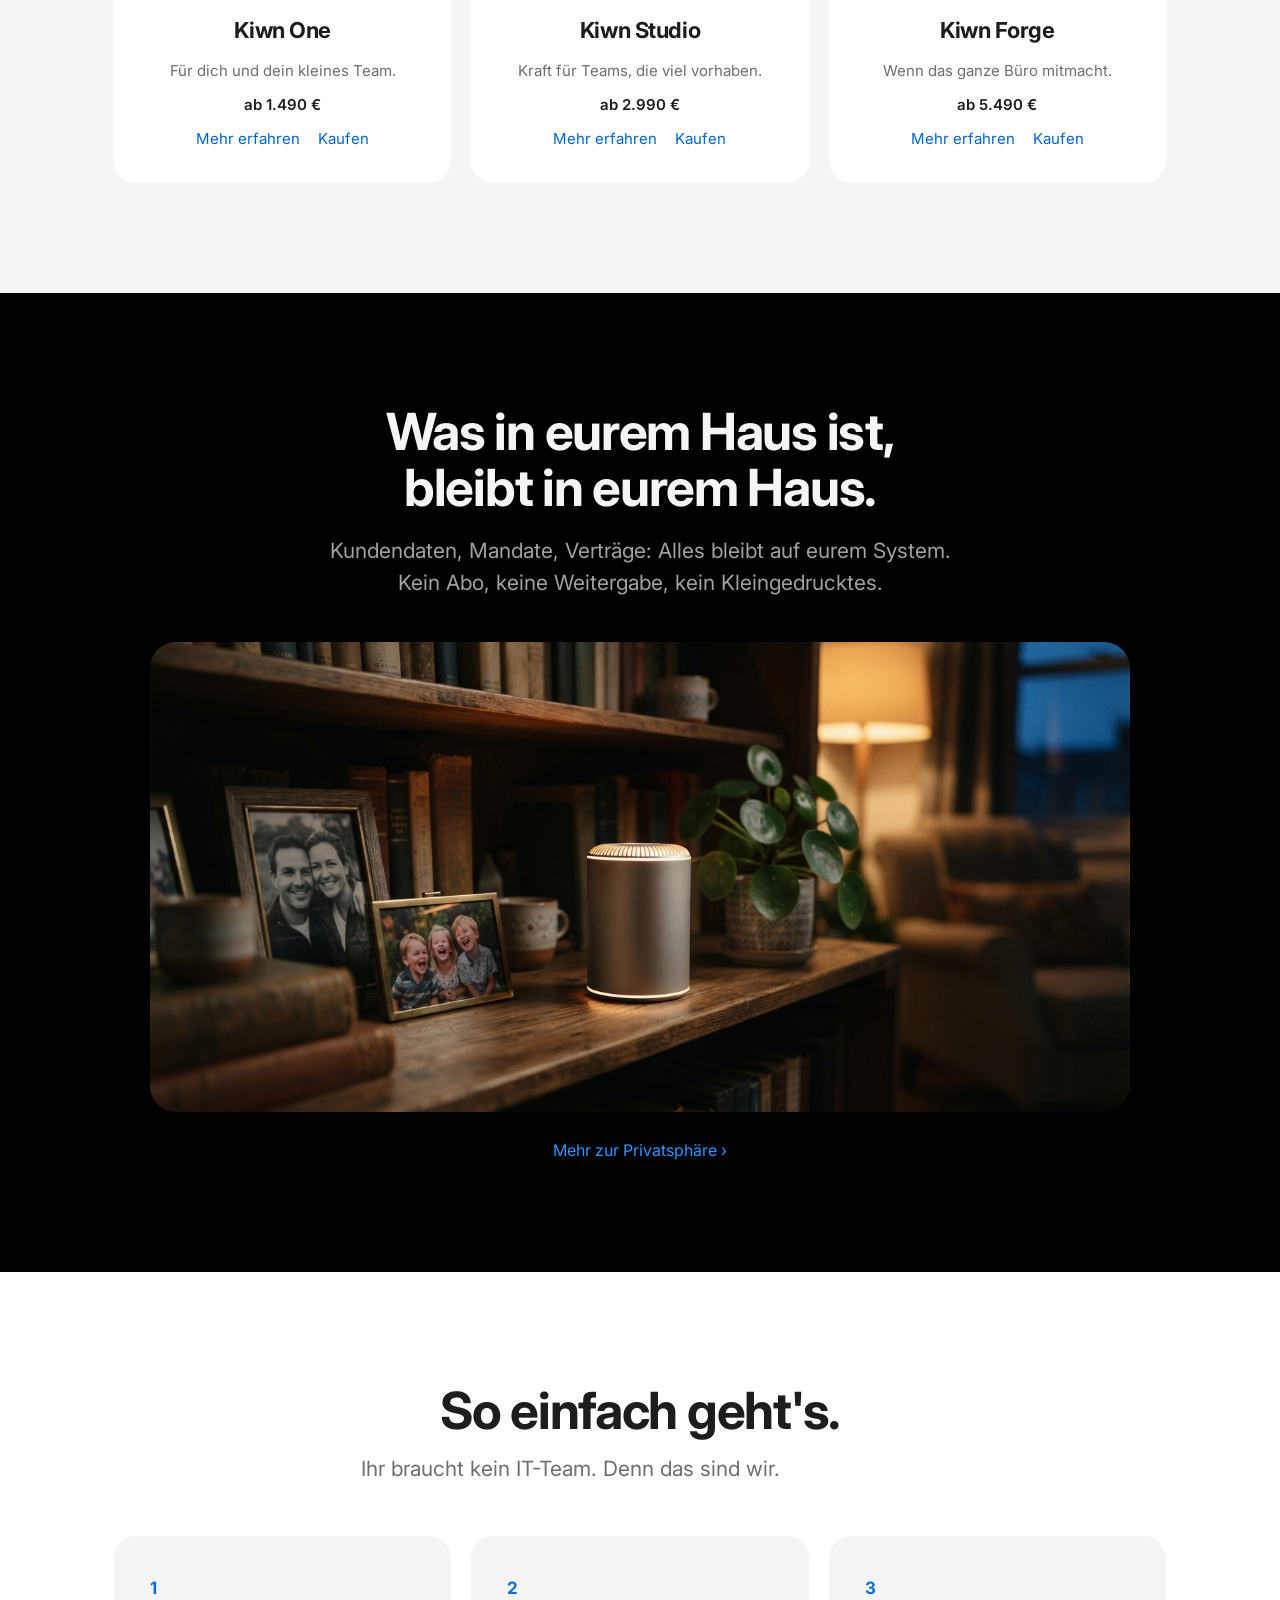
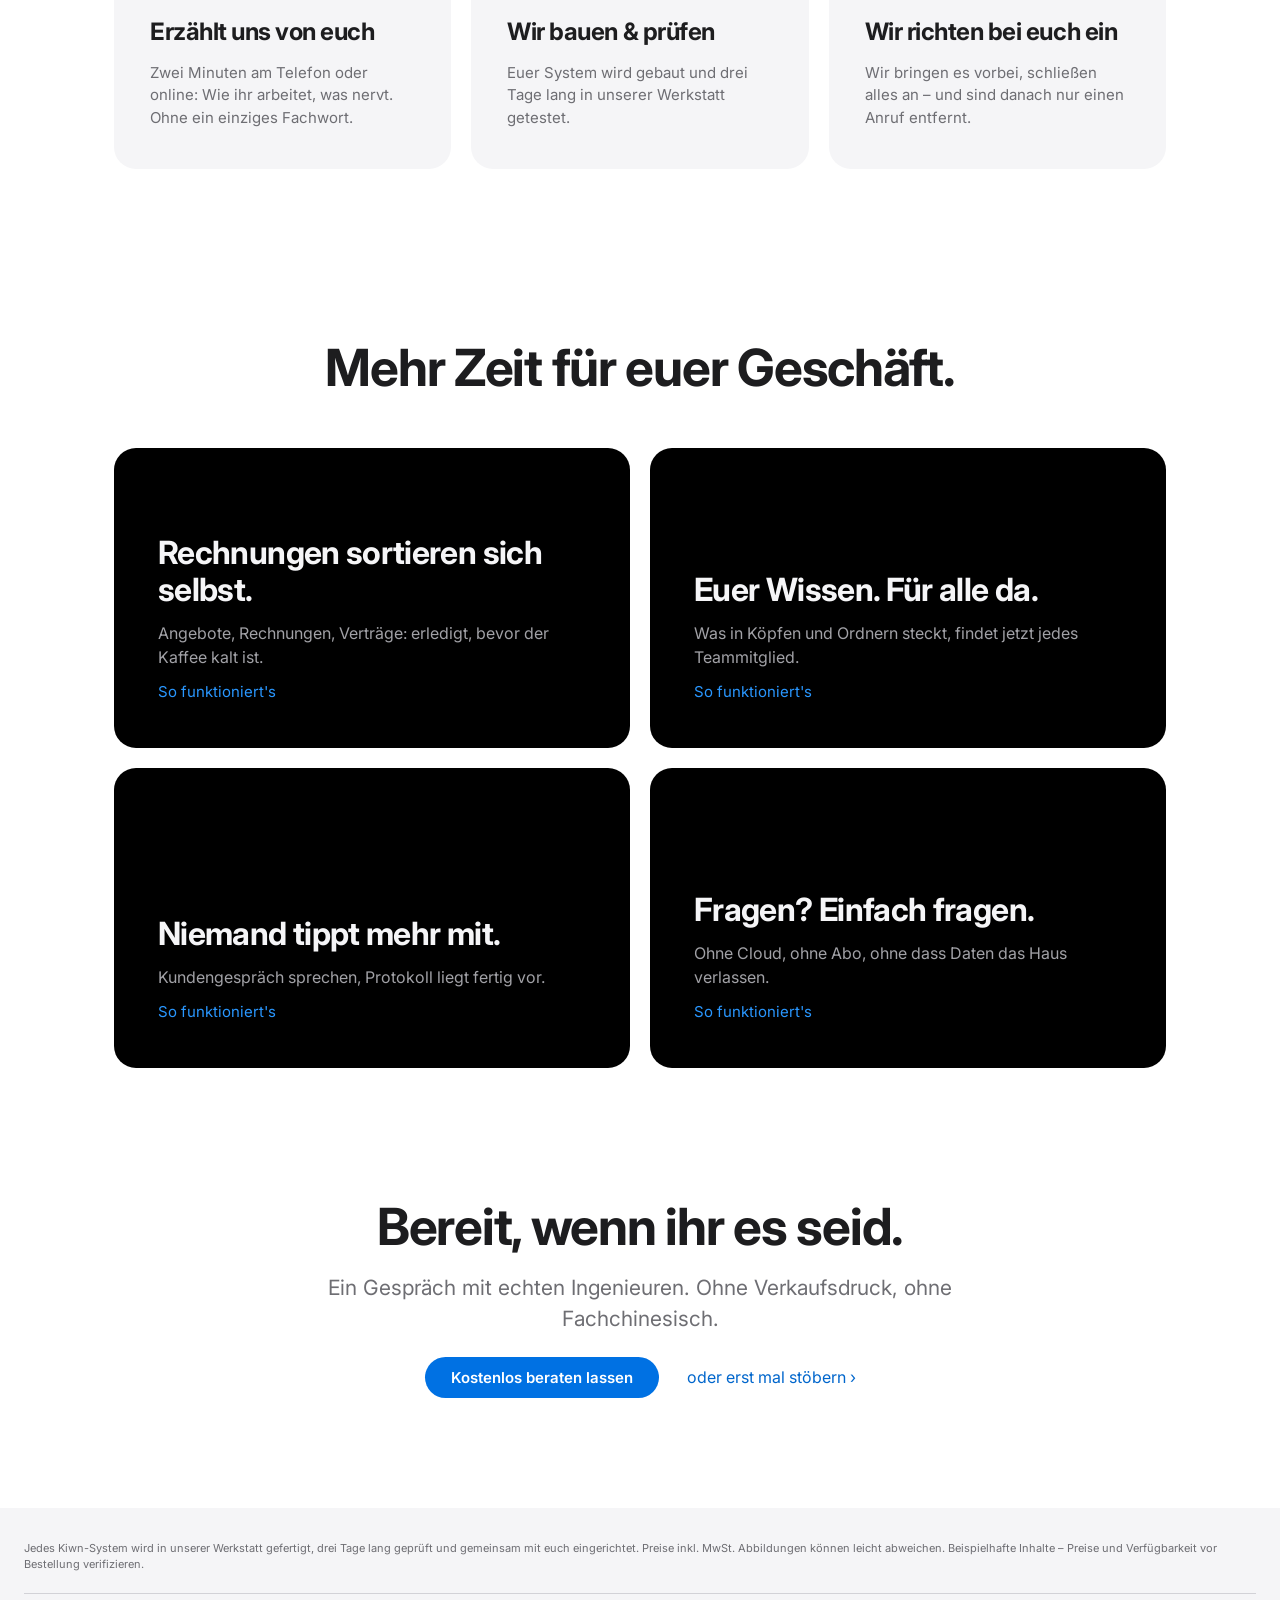
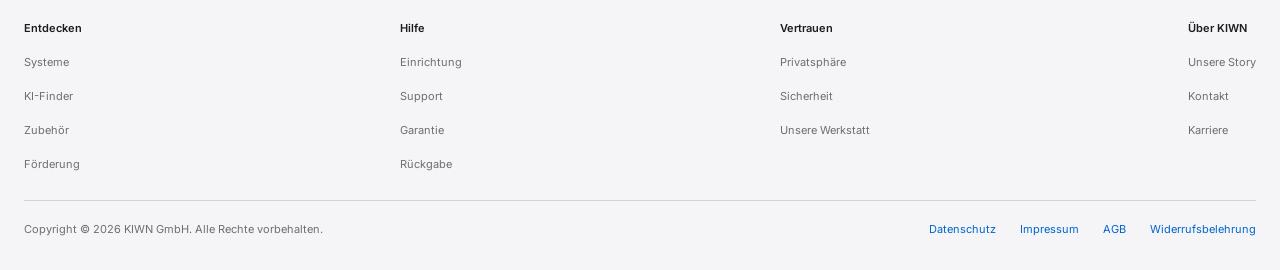
==== commit 15279aa3: "Umbenennung: KILN → KIWN" ====
--- a/index.html
+++ b/index.html
@@ -3,7 +3,7 @@
 <head>
 <meta charset="UTF-8">
 <meta name="viewport" content="width=device-width, initial-scale=1">
-<title>KILN – Eure eigene KI. Einfach im Büro.</title>
+<title>KIWN – Eure eigene KI. Einfach im Büro.</title>
 <meta name="description" content="Konfigurierte lokale KI-Systeme für Unternehmen. Kein Abo, keine Cloud. Gebaut, geprüft und bei euch eingerichtet.">
 <link rel="preconnect" href="https://fonts.googleapis.com">
 <link href="https://fonts.googleapis.com/css2?family=Inter:wght@400;500;600;700&display=swap" rel="stylesheet">
@@ -12,7 +12,7 @@
 <body>
 <header class="nav">
   <div class="nav-in">
-    <a class="logo" href="index.html">KILN</a>
+    <a class="logo" href="index.html">KIWN</a>
     <nav aria-label="Hauptnavigation">
       <ul class="nav-links">
         <li><a href="katalog.html">Systeme</a></li>
@@ -25,19 +25,27 @@
       <a href="#" class="nav-icon" aria-label="Suche"><svg width="15" height="15" viewBox="0 0 24 24" fill="none" stroke="currentColor" stroke-width="2"><circle cx="11" cy="11" r="8"/><path d="m21 21-4.3-4.3"/></svg></a>
       <a href="beratung.html">Beratung</a>
     </div>
-  </div>
+    <button class="menu-btn" type="button" aria-expanded="false" aria-controls="mobileMenu" aria-label="Menü öffnen"><svg width="20" height="20" viewBox="0 0 24 24" fill="none" stroke="currentColor" stroke-width="2"><line x1="3" y1="6" x2="21" y2="6"/><line x1="3" y1="12" x2="21" y2="12"/><line x1="3" y1="18" x2="21" y2="18"/></svg></button>
+</div>
 </header>
+<nav class="mobile-menu" id="mobileMenu" hidden aria-label="Mobiles Menü">
+  <a href="katalog.html">Systeme</a>
+  <a href="konfigurator.html">KI-Finder</a>
+  <a href="privatsphaere.html">Privatsphäre</a>
+  <a href="#">Support</a>
+  <a class="btn" href="beratung.html">Beratung</a>
+</nav>
 
 <main>
   <section class="hero">
-    <p class="eyebrow">Kiln Studio</p>
+    <p class="eyebrow">Kiwn Studio</p>
     <h1 class="display">Eure eigene KI.<br>Einfach im Büro.</h1>
     <p class="lead">Kein Abo. Keine Cloud. Kein IT-Projekt. Eine KI, die bei euch steht – und eure Daten niemals verlässt.</p>
     <div class="cta-row">
       <a class="btn" href="katalog.html">Jetzt entdecken</a>
       <a class="link chev" href="beratung.html">Beratung ohne Fachchinesisch</a>
     </div>
-    <div class="hero-img" role="img" aria-label="Kiln Studio – schlankes Aluminium-Gehäuse auf einem hellen Schreibtisch"></div>
+    <div class="hero-img" role="img" aria-label="Kiwn Studio – schlankes Aluminium-Gehäuse auf einem hellen Schreibtisch"></div>
   </section>
 
   <div class="wrap-wide"><div class="trust" role="list">
@@ -52,25 +60,25 @@
       <div class="sec-head"><h2 class="sec">Wählt eure Stärke.</h2><p class="lead">Drei Systeme. Eine Aufgabe: euren Arbeitsalltag leichter machen.</p></div>
       <div class="grid-3">
         <div class="card img-card">
-          <div class="photo" style="background-image:url(img/generated-2.png)" role="img" aria-label="Kiln One"></div>
+          <div class="photo" style="background-image:url(img/generated-2.png)" role="img" aria-label="Kiwn One"></div>
           <div class="body">
-            <h3 class="card-t">Kiln One</h3><p>Für dich und dein kleines Team.</p>
+            <h3 class="card-t">Kiwn One</h3><p>Für dich und dein kleines Team.</p>
             <span class="price">ab 1.490 €</span>
             <div class="card-links"><a href="produkt.html" class="chev">Mehr erfahren</a><a href="katalog.html">Kaufen</a></div>
           </div>
         </div>
         <div class="card img-card">
-          <div class="photo" style="background-image:url(img/generated-1.png)" role="img" aria-label="Kiln Studio"></div>
+          <div class="photo" style="background-image:url(img/generated-1.png)" role="img" aria-label="Kiwn Studio"></div>
           <div class="body">
-            <h3 class="card-t">Kiln Studio</h3><p>Kraft für Teams, die viel vorhaben.</p>
+            <h3 class="card-t">Kiwn Studio</h3><p>Kraft für Teams, die viel vorhaben.</p>
             <span class="price">ab 2.990 €</span>
             <div class="card-links"><a href="produkt.html" class="chev">Mehr erfahren</a><a href="katalog.html">Kaufen</a></div>
           </div>
         </div>
         <div class="card img-card">
-          <div class="photo" style="background-image:url(img/generated-3.png)" role="img" aria-label="Kiln Forge"></div>
+          <div class="photo" style="background-image:url(img/generated-3.png)" role="img" aria-label="Kiwn Forge"></div>
           <div class="body">
-            <h3 class="card-t">Kiln Forge</h3><p>Wenn das ganze Büro mitmacht.</p>
+            <h3 class="card-t">Kiwn Forge</h3><p>Wenn das ganze Büro mitmacht.</p>
             <span class="price">ab 5.490 €</span>
             <div class="card-links"><a href="katalog.html" class="chev">Mehr erfahren</a><a href="katalog.html">Kaufen</a></div>
           </div>
@@ -83,7 +91,7 @@
     <div class="wrap">
       <h2 class="sec">Was in eurem Haus ist,<br>bleibt in eurem Haus.</h2>
       <p class="lead" style="max-width:640px;margin:20px auto 0">Kundendaten, Mandate, Verträge: Alles bleibt auf eurem System. Kein Abo, keine Weitergabe, kein Kleingedrucktes.</p>
-      <div style="max-width:980px;height:470px;margin:44px auto 0;border-radius:26px;background:url(img/generated-4.png) center/cover" role="img" aria-label="Kiln-Gerät mit warmem Licht im Wohnregal"></div>
+      <div style="max-width:980px;height:470px;margin:44px auto 0;border-radius:26px;background:url(img/generated-4.png) center/cover" role="img" aria-label="Kiwn-Gerät mit warmem Licht im Wohnregal"></div>
       <p style="margin-top:26px"><a class="link chev" href="privatsphaere.html" style="color:#2997ff">Mehr zur Privatsphäre</a></p>
     </div>
   </section>
@@ -125,15 +133,15 @@
 
 <footer>
   <div class="wrap-wide">
-    <p class="legal">Jedes Kiln-System wird in unserer Werkstatt gefertigt, drei Tage lang geprüft und gemeinsam mit euch eingerichtet. Preise inkl. MwSt. Abbildungen können leicht abweichen. Beispielhafte Inhalte – Preise und Verfügbarkeit vor Bestellung verifizieren.</p>
+    <p class="legal">Jedes Kiwn-System wird in unserer Werkstatt gefertigt, drei Tage lang geprüft und gemeinsam mit euch eingerichtet. Preise inkl. MwSt. Abbildungen können leicht abweichen. Beispielhafte Inhalte – Preise und Verfügbarkeit vor Bestellung verifizieren.</p>
     <div class="foot-cols">
       <div><h4>Entdecken</h4><ul><li><a href="katalog.html">Systeme</a></li><li><a href="konfigurator.html">KI-Finder</a></li><li><a href="#">Zubehör</a></li><li><a href="#">Förderung</a></li></ul></div>
       <div><h4>Hilfe</h4><ul><li><a href="#">Einrichtung</a></li><li><a href="#">Support</a></li><li><a href="#">Garantie</a></li><li><a href="#">Rückgabe</a></li></ul></div>
       <div><h4>Vertrauen</h4><ul><li><a href="privatsphaere.html">Privatsphäre</a></li><li><a href="#">Sicherheit</a></li><li><a href="#">Unsere Werkstatt</a></li></ul></div>
-      <div><h4>Über KILN</h4><ul><li><a href="#">Unsere Story</a></li><li><a href="beratung.html">Kontakt</a></li><li><a href="#">Karriere</a></li></ul></div>
+      <div><h4>Über KIWN</h4><ul><li><a href="#">Unsere Story</a></li><li><a href="beratung.html">Kontakt</a></li><li><a href="#">Karriere</a></li></ul></div>
     </div>
     <div class="foot-bottom">
-      <span>Copyright © 2025 KILN GmbH. Alle Rechte vorbehalten.</span>
+      <span>Copyright © 2025 KIWN GmbH. Alle Rechte vorbehalten.</span>
       <nav aria-label="Rechtliches"><a href="#">Datenschutz</a><a href="#">Impressum</a><a href="#">AGB</a><a href="#">Widerrufsbelehrung</a></nav>
     </div>
   </div>
--- a/css/style.css
+++ b/css/style.css
@@ -1,4 +1,4 @@
-/* KILN V2 · Apple-inspired design system */
+/* KIWN V2 · Apple-inspired design system */
 :root{
   --bg:#fff;--gray:#f5f5f7;--ink:#1d1d1f;--sub:#6e6e73;--faint:#86868b;
   --blue:#0071e3;--blue-h:#0077ed;--link:#06c;--line:#d2d2d7;--dark:#000;
@@ -265,3 +265,63 @@
   .trust{flex-direction:column;gap:12px;align-items:flex-start}
   .wrap-wide,.nav-in{padding:0 20px}
 }
+
+/* ---------- Mobile-Optimierung ---------- */
+.nav,.localnav{-webkit-backdrop-filter:saturate(180%) blur(20px)}
+.menu-btn{display:none;align-items:center;background:none;border:0;padding:10px;margin:-10px;cursor:pointer;color:var(--ink)}
+.mobile-menu{display:none}
+
+@media(max-width:768px){
+  /* Navigation */
+  .menu-btn{display:inline-flex}
+  .mobile-menu{display:flex;flex-direction:column;position:fixed;top:48px;left:0;right:0;z-index:49;
+    background:rgba(255,255,255,.97);-webkit-backdrop-filter:blur(20px);backdrop-filter:blur(20px);
+    border-bottom:1px solid var(--line);padding:6px 24px 20px;box-shadow:var(--shadow)}
+  .mobile-menu[hidden]{display:none}
+  .mobile-menu a{padding:15px 0;font-size:16px;color:var(--ink);border-bottom:1px solid #e8e8ed}
+  .mobile-menu a.btn{margin-top:14px;border-bottom:0;justify-content:center}
+  .nav-right a:not(.nav-icon){font-size:13px}
+
+  /* Lokal-Navigation (Produkt) */
+  .localnav nav a:not(.btn){display:none}
+
+  /* Typo & Abstände */
+  section{padding:64px 0}
+  .hero{padding:48px 0 8px}
+  .cta-row .btn{width:100%}
+  .tile{padding:28px;min-height:240px}
+  .foot-cols{display:grid;grid-template-columns:1fr 1fr;gap:26px}
+
+  /* Touch-Targets ≥ 44px */
+  .chip,.radio-pill{padding:11px 18px;font-size:14px}
+  .btn-sm{padding:11px 18px}
+
+  /* Katalog-Karten linksbündig für ruhigere Mobile-Optik */
+  .img-card .body{text-align:left;align-items:flex-start}
+  .img-card .body p{max-width:none}
+
+  /* Konfigurator */
+  .cfg-top .wrap-wide{height:auto;padding-top:10px;padding-bottom:10px;flex-wrap:wrap;gap:8px}
+  .cfg-meta{width:100%;justify-content:space-between}
+  .cfg-meta .btn{padding:8px 14px;font-size:12px}
+  .rail{padding:12px 20px;gap:2px}
+  .rail-item{padding:8px 10px;font-size:12px}
+  .cfg-main{padding:28px 20px 48px}
+  .cfg-q{font-size:24px}
+  .seg{width:100%;overflow-x:auto}
+  .seg button{flex:1 0 auto;padding:11px 14px}
+  .stepper button{width:48px;height:46px}
+  .cfg-footer{gap:12px}
+  .cfg-footer .btn{flex:1}
+  #autoSave{display:none}
+  .verdict{padding:26px}
+  .legend{flex-direction:column;gap:10px;align-items:flex-start}
+
+  /* Beratung */
+  #consultForm > .card[style*="flex-direction:row"]{align-items:flex-start}
+}
+@media(max-width:480px){
+  .field-row{grid-template-columns:1fr}
+  #consultForm div[style*="grid-template-columns:1fr 1fr"]{grid-template-columns:1fr!important}
+  .mobile-menu a{font-size:17px}
+}
